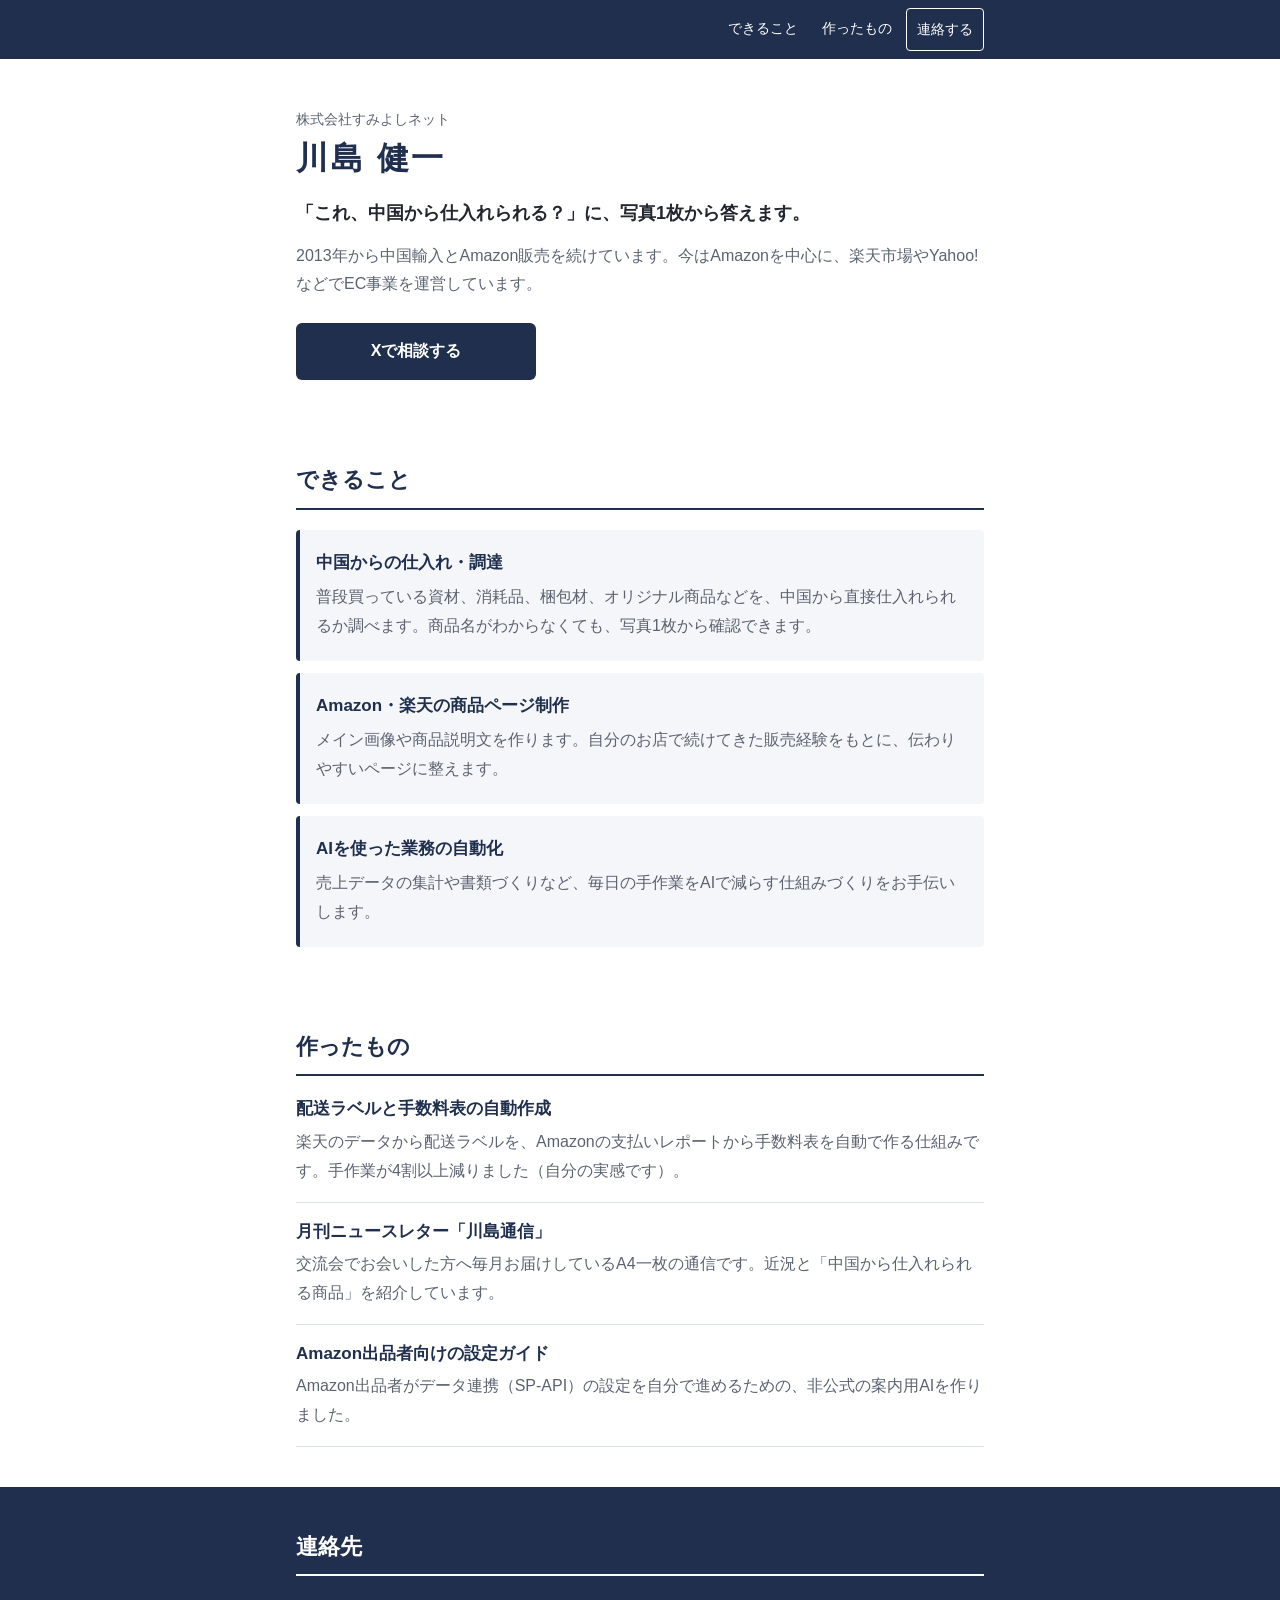
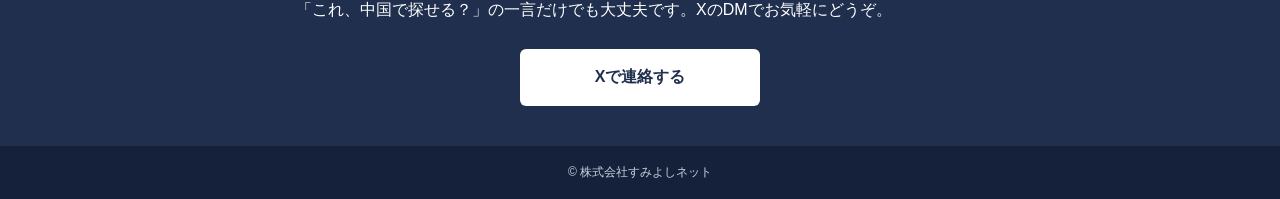
==== 新しいフォルダ/index.html @ 6d08626c "自己紹介サイト（1ページ、HTMLとCSSのみ）を追加 Co-Authored-By: Claude Opus 5.5 <noreply@anthropic.com> Claude-Session: " ====
<!doctype html>
<html lang="ja">
<head>
  <meta charset="utf-8">
  <meta name="viewport" content="width=device-width, initial-scale=1">
  <meta http-equiv="Content-Security-Policy" content="default-src 'none'; style-src 'self'; img-src 'self'; base-uri 'none'; form-action 'none'">
  <meta name="referrer" content="strict-origin-when-cross-origin">
  <meta name="description" content="川島健一（株式会社すみよしネット）。中国からの仕入れ、Amazon・楽天の商品ページ制作、AIを使った業務の自動化をお手伝いします。">
  <title>川島健一 | 中国仕入れとEC販売</title>
  <link rel="stylesheet" href="style.css">
</head>
<body>
  <header class="top">
    <nav class="nav" aria-label="ページ内リンク">
      <a href="#can">できること</a>
      <a href="#works">作ったもの</a>
      <a href="#contact" class="nav-contact">連絡する</a>
    </nav>
  </header>

  <main>
    <section class="hero">
      <p class="company">株式会社すみよしネット</p>
      <h1>川島 健一</h1>
      <p class="lead">「これ、中国から仕入れられる？」に、写真1枚から答えます。</p>
      <p class="profile">2013年から中国輸入とAmazon販売を続けています。今はAmazonを中心に、楽天市場やYahoo!などでEC事業を運営しています。</p>
      <a class="button" href="#contact">Xで相談する</a>
    </section>

    <section id="can" class="section">
      <h2>できること</h2>
      <ol class="cards">
        <li class="card">
          <h3>中国からの仕入れ・調達</h3>
          <p>普段買っている資材、消耗品、梱包材、オリジナル商品などを、中国から直接仕入れられるか調べます。商品名がわからなくても、写真1枚から確認できます。</p>
        </li>
        <li class="card">
          <h3>Amazon・楽天の商品ページ制作</h3>
          <p>メイン画像や商品説明文を作ります。自分のお店で続けてきた販売経験をもとに、伝わりやすいページに整えます。</p>
        </li>
        <li class="card">
          <h3>AIを使った業務の自動化</h3>
          <p>売上データの集計や書類づくりなど、毎日の手作業をAIで減らす仕組みづくりをお手伝いします。</p>
        </li>
      </ol>
    </section>

    <section id="works" class="section">
      <h2>作ったもの</h2>
      <ul class="works">
        <li>
          <h3>配送ラベルと手数料表の自動作成</h3>
          <p>楽天のデータから配送ラベルを、Amazonの支払いレポートから手数料表を自動で作る仕組みです。手作業が4割以上減りました（自分の実感です）。</p>
        </li>
        <li>
          <h3>月刊ニュースレター「川島通信」</h3>
          <p>交流会でお会いした方へ毎月お届けしているA4一枚の通信です。近況と「中国から仕入れられる商品」を紹介しています。</p>
        </li>
        <li>
          <h3>Amazon出品者向けの設定ガイド</h3>
          <p>Amazon出品者がデータ連携（SP-API）の設定を自分で進めるための、非公式の案内用AIを作りました。</p>
        </li>
      </ul>
    </section>

    <section id="contact" class="section contact">
      <h2>連絡先</h2>
      <p>「これ、中国で探せる？」の一言だけでも大丈夫です。XのDMでお気軽にどうぞ。</p>
      <a class="button button-light" href="https://x.com/" target="_blank" rel="noopener noreferrer">Xで連絡する</a>
    </section>
  </main>

  <footer class="footer">
    <p>&copy; 株式会社すみよしネット</p>
  </footer>
</body>
</html>
---- 新しいフォルダ/style.css ----
:root {
  --navy: #1f2f4d;
  --navy-dark: #15213a;
  --text: #22262e;
  --muted: #5b6270;
  --line: #dde2ea;
  --bg: #ffffff;
  --bg-soft: #f4f6f9;
}

*,
*::before,
*::after {
  box-sizing: border-box;
}

html {
  scroll-behavior: smooth;
  -webkit-text-size-adjust: 100%;
}

body {
  margin: 0;
  background: var(--bg);
  color: var(--text);
  font-family: "Hiragino Sans", "Hiragino Kaku Gothic ProN", "Yu Gothic", "YuGothic", Meiryo, sans-serif;
  font-size: 16px;
  line-height: 1.8;
}

h1,
h2,
h3,
p {
  margin: 0;
}

a {
  color: inherit;
}

/* 上部メニュー */
.top {
  position: sticky;
  top: 0;
  z-index: 10;
  background: var(--navy);
}

.nav {
  display: flex;
  justify-content: flex-end;
  gap: 4px;
  max-width: 720px;
  margin: 0 auto;
  padding: 8px 16px;
}

.nav a {
  padding: 8px 10px;
  color: #ffffff;
  font-size: 14px;
  text-decoration: none;
  border-radius: 4px;
}

.nav a:hover,
.nav a:focus-visible {
  background: var(--navy-dark);
}

.nav .nav-contact {
  border: 1px solid #ffffff;
}

/* 共通 */
.hero,
.section {
  max-width: 720px;
  margin: 0 auto;
  padding: 40px 16px;
  scroll-margin-top: 56px;
}

h2 {
  margin-bottom: 20px;
  padding-bottom: 8px;
  color: var(--navy);
  font-size: 22px;
  border-bottom: 2px solid var(--navy);
}

h3 {
  color: var(--navy);
  font-size: 17px;
  line-height: 1.5;
}

/* 冒頭 */
.hero {
  padding-top: 48px;
}

.company {
  color: var(--muted);
  font-size: 14px;
}

.hero h1 {
  margin-top: 4px;
  color: var(--navy);
  font-size: 32px;
  letter-spacing: 0.08em;
  line-height: 1.4;
}

.lead {
  margin-top: 16px;
  font-size: 18px;
  font-weight: bold;
}

.profile {
  margin-top: 12px;
  color: var(--muted);
}

/* ボタン */
.button {
  display: block;
  margin-top: 24px;
  padding: 14px 16px;
  background: var(--navy);
  color: #ffffff;
  font-weight: bold;
  text-align: center;
  text-decoration: none;
  border-radius: 6px;
}

.button:hover,
.button:focus-visible {
  background: var(--navy-dark);
}

.button-light {
  background: #ffffff;
  color: var(--navy);
}

.button-light:hover,
.button-light:focus-visible {
  background: var(--bg-soft);
}

a:focus-visible {
  outline: 3px solid #8fa8d6;
  outline-offset: 2px;
}

/* できること */
.cards {
  display: grid;
  gap: 12px;
  margin: 0;
  padding: 0;
  list-style: none;
}

.card {
  padding: 20px 16px;
  background: var(--bg-soft);
  border-left: 4px solid var(--navy);
  border-radius: 4px;
}

.card p {
  margin-top: 8px;
  color: var(--muted);
}

/* 作ったもの */
.works {
  margin: 0;
  padding: 0;
  list-style: none;
}

.works li {
  padding: 16px 0;
  border-bottom: 1px solid var(--line);
}

.works li:first-child {
  padding-top: 0;
}

.works p {
  margin-top: 6px;
  color: var(--muted);
}

/* 連絡先 */
.contact {
  max-width: none;
  background: var(--navy);
  color: #ffffff;
}

.contact > * {
  max-width: 688px;
  margin-left: auto;
  margin-right: auto;
}

.contact h2 {
  color: #ffffff;
  border-bottom-color: #ffffff;
}

.contact .button {
  margin-top: 24px;
}

.footer {
  padding: 16px;
  background: var(--navy-dark);
  color: #c9d1df;
  font-size: 12px;
  text-align: center;
}

@media (min-width: 600px) {
  .button {
    display: inline-block;
    min-width: 240px;
  }

  .contact .button {
    display: block;
    width: fit-content;
    margin-left: auto;
    margin-right: auto;
  }
}
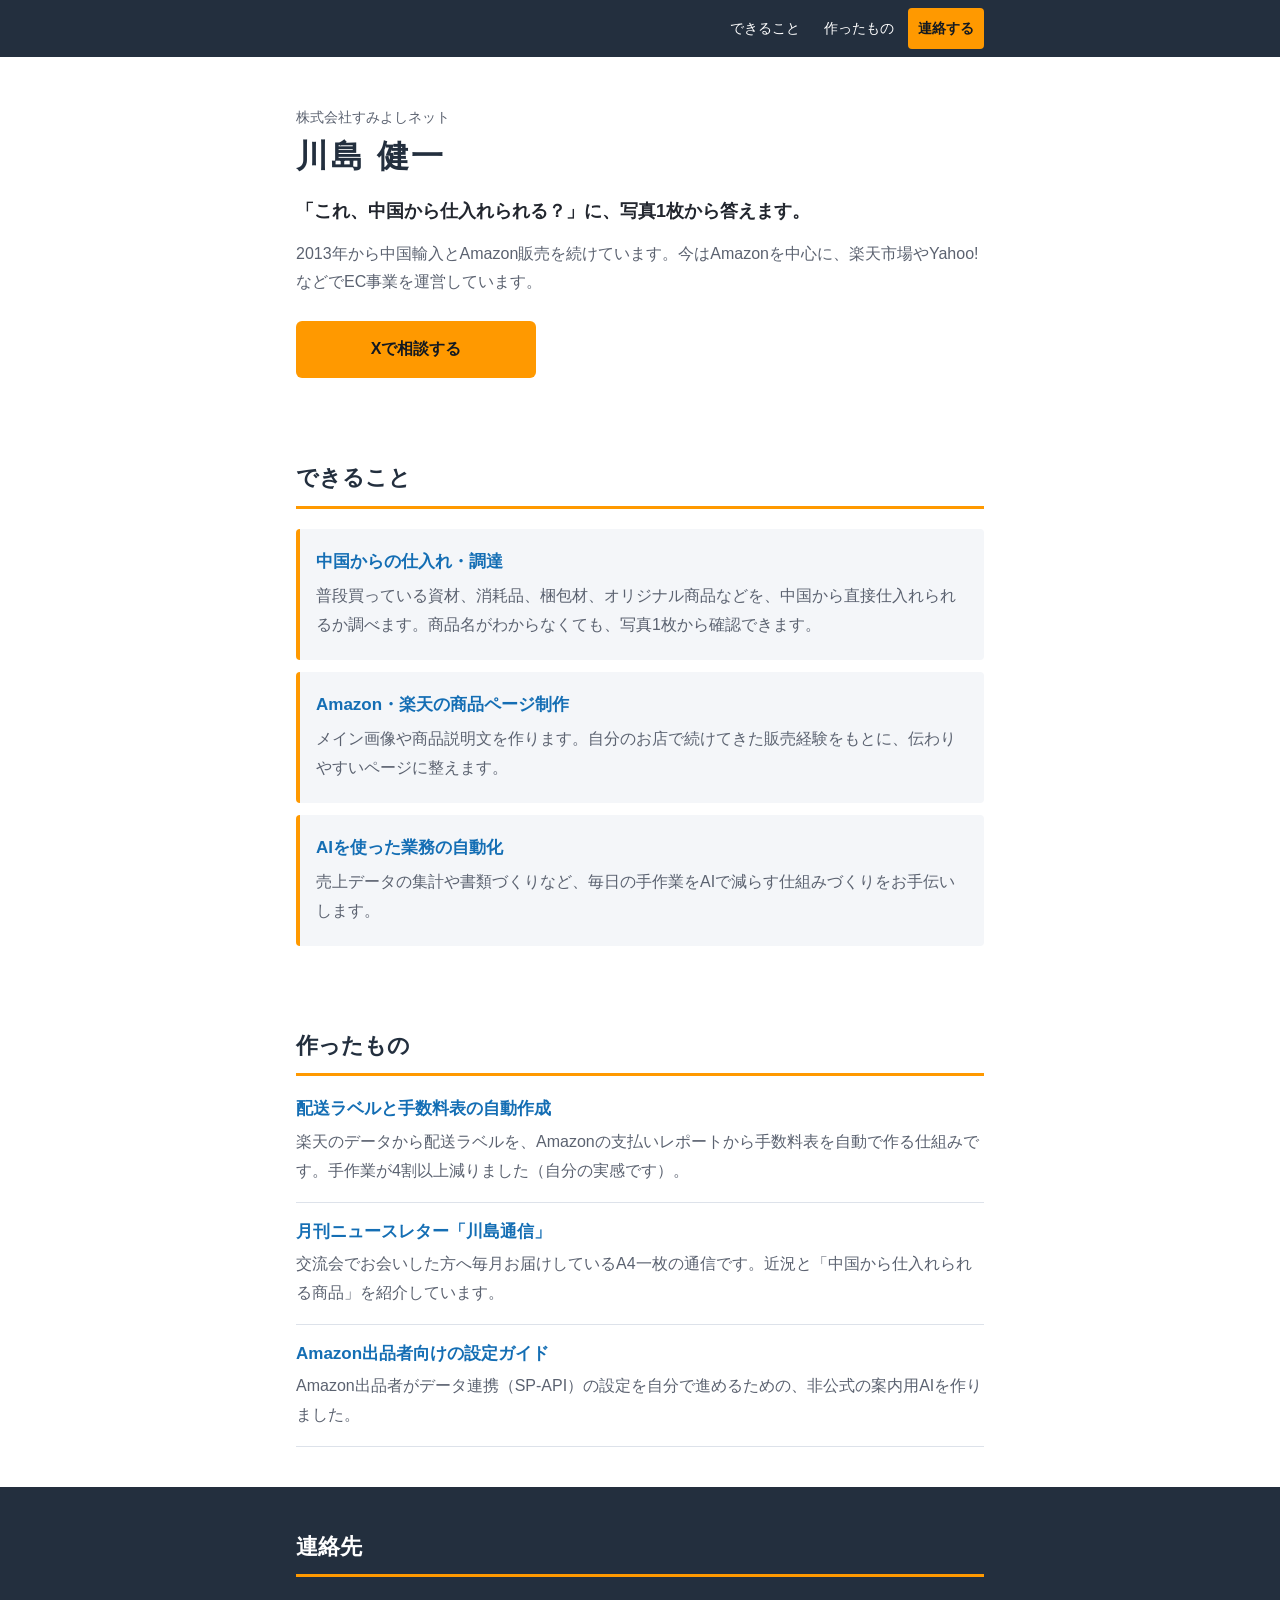
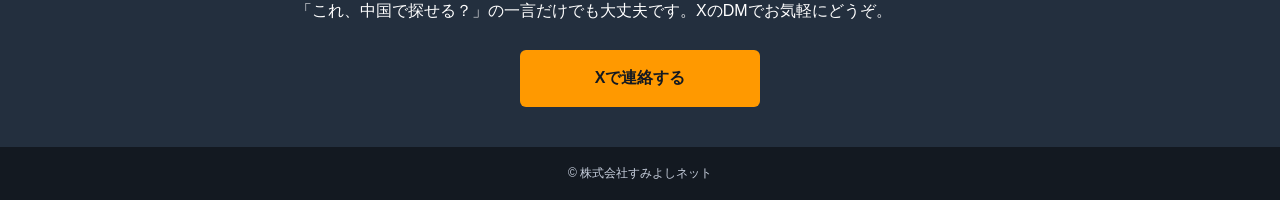
==== commit 803e8673: "配色をオレンジとブルーに変更 Co-Authored-By: Claude Opus 5.5 <noreply@anthropic.com> Claude-Session: https://claud" ====
--- a/新しいフォルダ/index.html
+++ b/新しいフォルダ/index.html
@@ -66,7 +66,7 @@
     <section id="contact" class="section contact">
       <h2>連絡先</h2>
       <p>「これ、中国で探せる？」の一言だけでも大丈夫です。XのDMでお気軽にどうぞ。</p>
-      <a class="button button-light" href="https://x.com/" target="_blank" rel="noopener noreferrer">Xで連絡する</a>
+      <a class="button" href="https://x.com/china_amazon1" target="_blank" rel="noopener noreferrer">Xで連絡する</a>
     </section>
   </main>
 
--- a/新しいフォルダ/style.css
+++ b/新しいフォルダ/style.css
@@ -1,6 +1,9 @@
 :root {
-  --navy: #1f2f4d;
-  --navy-dark: #15213a;
+  --navy: #232f3e;
+  --navy-dark: #131921;
+  --orange: #ff9900;
+  --orange-dark: #e88b00;
+  --blue: #146eb4;
   --text: #22262e;
   --muted: #5b6270;
   --line: #dde2ea;
@@ -70,7 +73,14 @@
 }
 
 .nav .nav-contact {
-  border: 1px solid #ffffff;
+  background: var(--orange);
+  color: var(--navy-dark);
+  font-weight: bold;
+}
+
+.nav .nav-contact:hover,
+.nav .nav-contact:focus-visible {
+  background: var(--orange-dark);
 }
 
 /* 共通 */
@@ -87,11 +97,11 @@
   padding-bottom: 8px;
   color: var(--navy);
   font-size: 22px;
-  border-bottom: 2px solid var(--navy);
+  border-bottom: 3px solid var(--orange);
 }
 
 h3 {
-  color: var(--navy);
+  color: var(--blue);
   font-size: 17px;
   line-height: 1.5;
 }
@@ -130,8 +140,8 @@
   display: block;
   margin-top: 24px;
   padding: 14px 16px;
-  background: var(--navy);
-  color: #ffffff;
+  background: var(--orange);
+  color: var(--navy-dark);
   font-weight: bold;
   text-align: center;
   text-decoration: none;
@@ -140,21 +150,11 @@
 
 .button:hover,
 .button:focus-visible {
-  background: var(--navy-dark);
-}
-
-.button-light {
-  background: #ffffff;
-  color: var(--navy);
-}
-
-.button-light:hover,
-.button-light:focus-visible {
-  background: var(--bg-soft);
+  background: var(--orange-dark);
 }
 
 a:focus-visible {
-  outline: 3px solid #8fa8d6;
+  outline: 3px solid var(--blue);
   outline-offset: 2px;
 }
 
@@ -170,7 +170,7 @@
 .card {
   padding: 20px 16px;
   background: var(--bg-soft);
-  border-left: 4px solid var(--navy);
+  border-left: 4px solid var(--orange);
   border-radius: 4px;
 }
 
@@ -215,7 +215,10 @@
 
 .contact h2 {
   color: #ffffff;
-  border-bottom-color: #ffffff;
+}
+
+.contact a:focus-visible {
+  outline-color: #ffffff;
 }
 
 .contact .button {
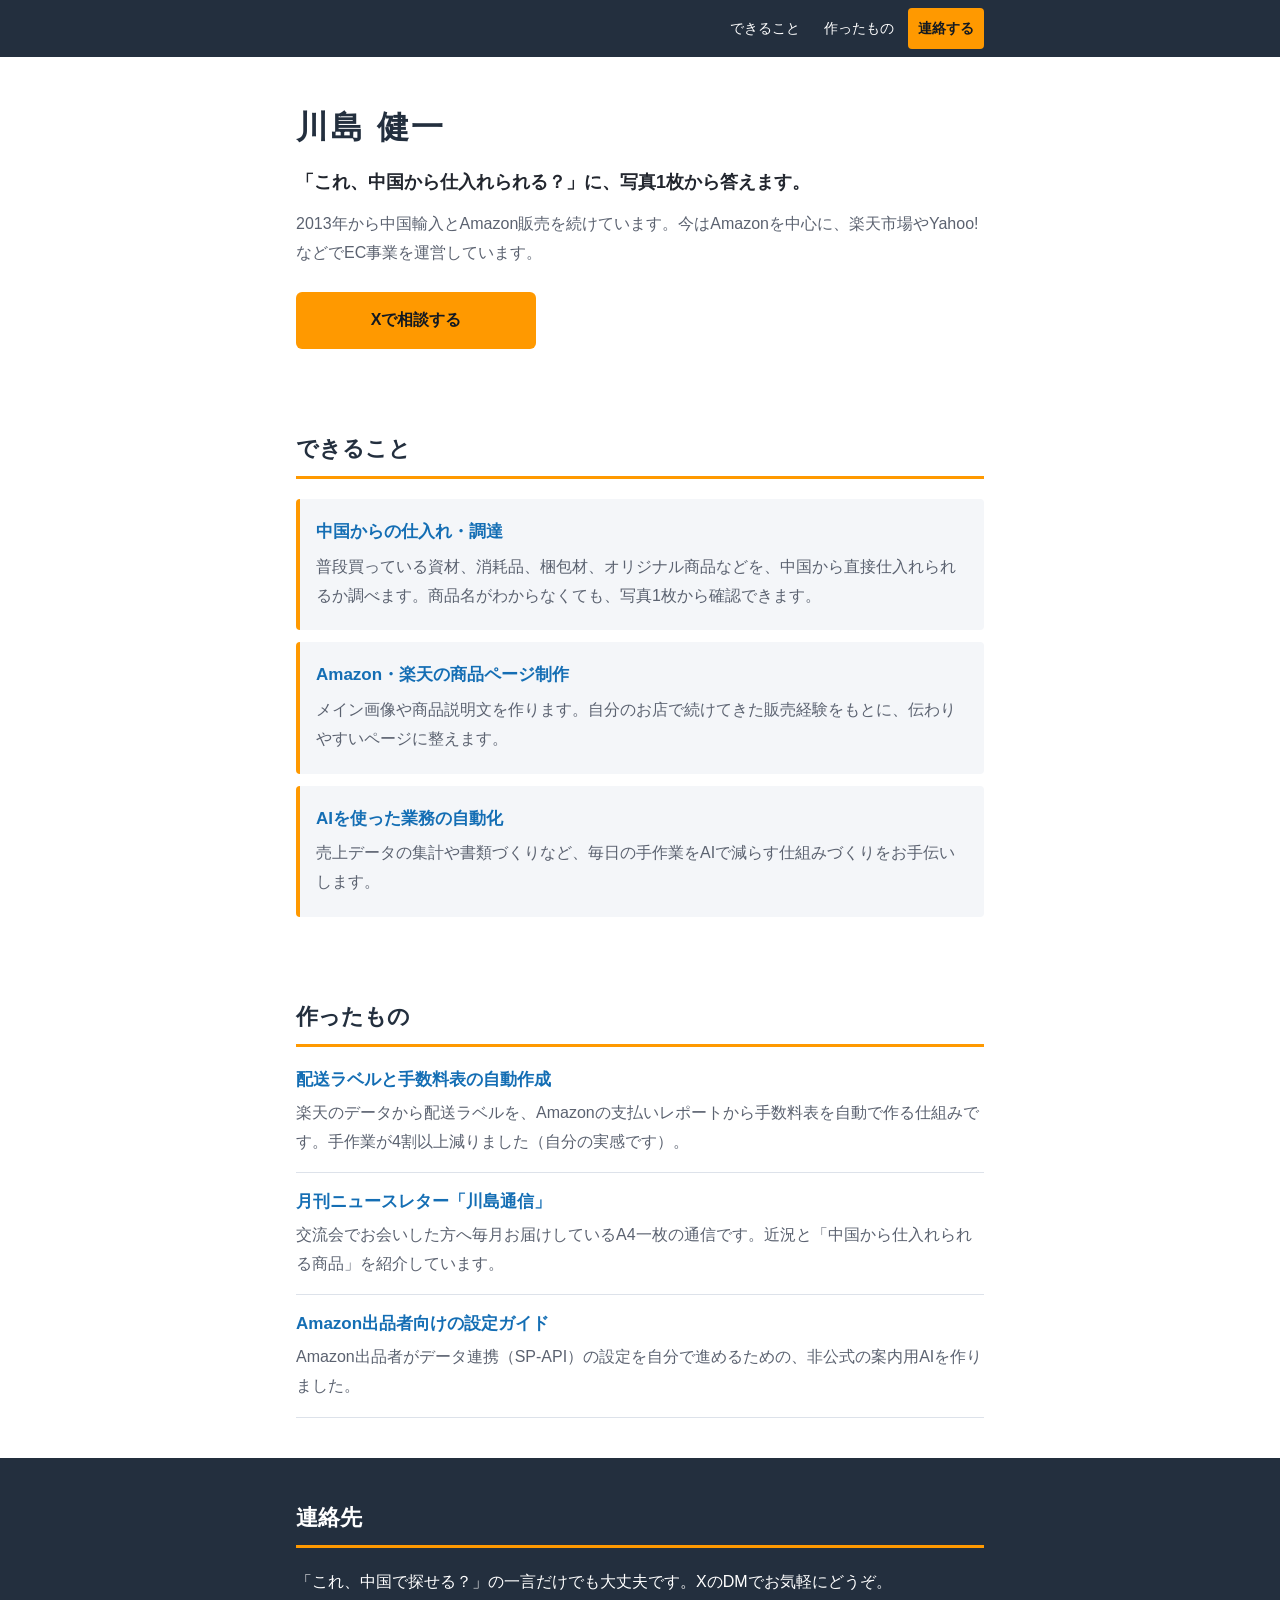
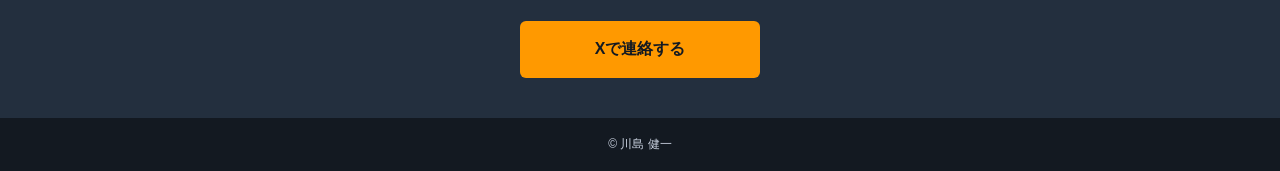
==== commit 1dd95824: "会社名の表記を削除 Co-Authored-By: Claude Opus 5.5 <noreply@anthropic.com> Claude-Session: https://claude.ai/" ====
--- a/新しいフォルダ/index.html
+++ b/新しいフォルダ/index.html
@@ -5,7 +5,7 @@
   <meta name="viewport" content="width=device-width, initial-scale=1">
   <meta http-equiv="Content-Security-Policy" content="default-src 'none'; style-src 'self'; img-src 'self'; base-uri 'none'; form-action 'none'">
   <meta name="referrer" content="strict-origin-when-cross-origin">
-  <meta name="description" content="川島健一（株式会社すみよしネット）。中国からの仕入れ、Amazon・楽天の商品ページ制作、AIを使った業務の自動化をお手伝いします。">
+  <meta name="description" content="川島健一。中国からの仕入れ、Amazon・楽天の商品ページ制作、AIを使った業務の自動化をお手伝いします。">
   <title>川島健一 | 中国仕入れとEC販売</title>
   <link rel="stylesheet" href="style.css">
 </head>
@@ -20,7 +20,6 @@
 
   <main>
     <section class="hero">
-      <p class="company">株式会社すみよしネット</p>
       <h1>川島 健一</h1>
       <p class="lead">「これ、中国から仕入れられる？」に、写真1枚から答えます。</p>
       <p class="profile">2013年から中国輸入とAmazon販売を続けています。今はAmazonを中心に、楽天市場やYahoo!などでEC事業を運営しています。</p>
@@ -71,7 +70,7 @@
   </main>
 
   <footer class="footer">
-    <p>&copy; 株式会社すみよしネット</p>
+    <p>&copy; 川島 健一</p>
   </footer>
 </body>
 </html>
--- a/新しいフォルダ/style.css
+++ b/新しいフォルダ/style.css
@@ -111,13 +111,7 @@
   padding-top: 48px;
 }
 
-.company {
-  color: var(--muted);
-  font-size: 14px;
-}
-
 .hero h1 {
-  margin-top: 4px;
   color: var(--navy);
   font-size: 32px;
   letter-spacing: 0.08em;
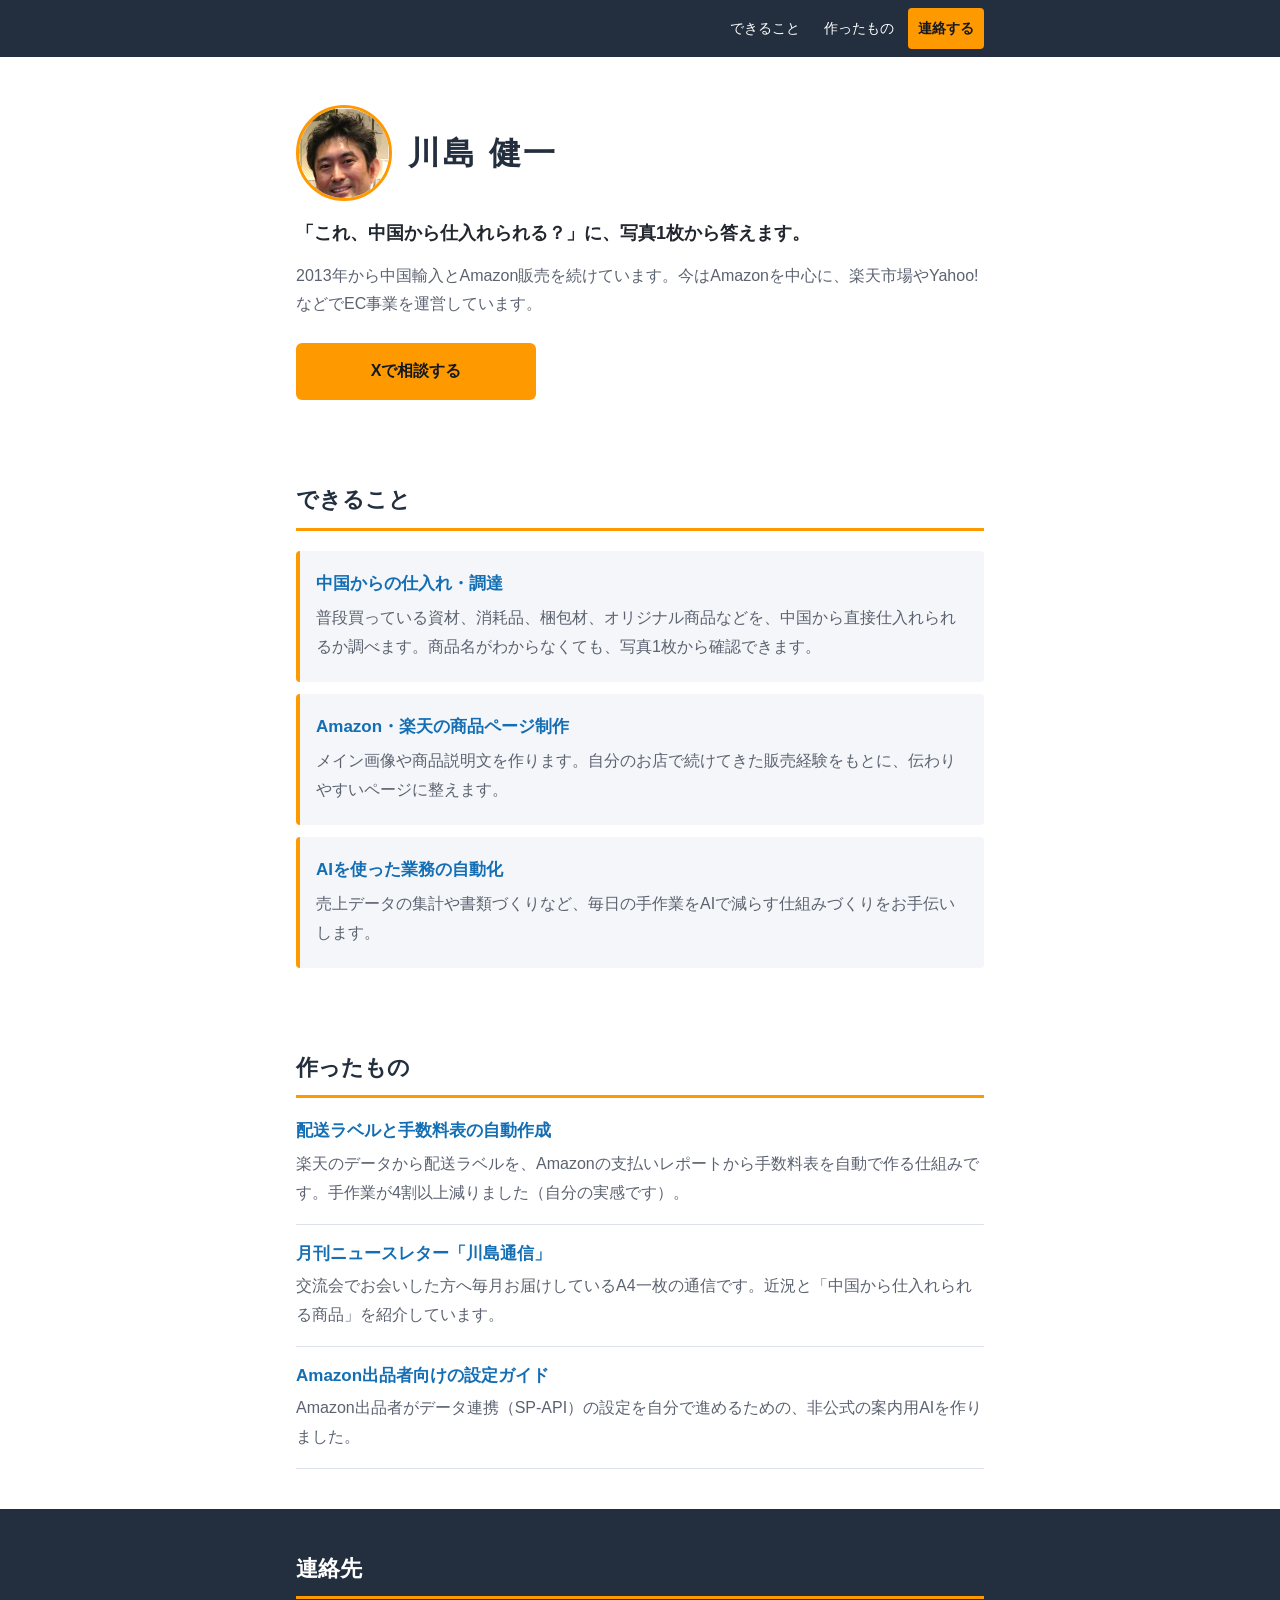
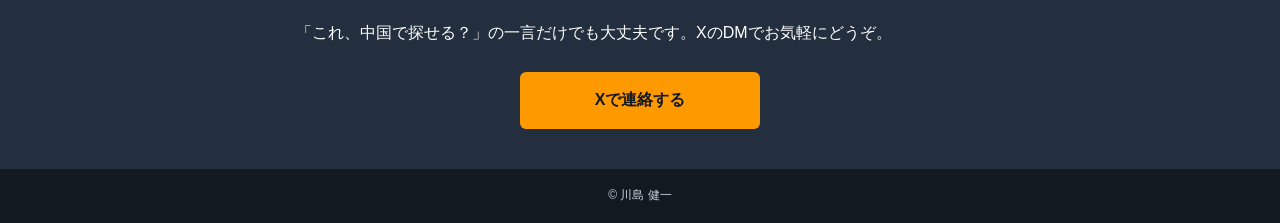
==== commit dc5c4a09: "顔写真とアイコンを追加 Co-Authored-By: Claude Opus 5.5 <noreply@anthropic.com> Claude-Session: https://claude.a" ====
--- a/新しいフォルダ/index.html
+++ b/新しいフォルダ/index.html
@@ -7,6 +7,8 @@
   <meta name="referrer" content="strict-origin-when-cross-origin">
   <meta name="description" content="川島健一。中国からの仕入れ、Amazon・楽天の商品ページ制作、AIを使った業務の自動化をお手伝いします。">
   <title>川島健一 | 中国仕入れとEC販売</title>
+  <link rel="icon" href="icon.png">
+  <link rel="apple-touch-icon" href="photo.jpg">
   <link rel="stylesheet" href="style.css">
 </head>
 <body>
@@ -20,7 +22,10 @@
 
   <main>
     <section class="hero">
-      <h1>川島 健一</h1>
+      <div class="name">
+        <img class="photo" src="photo.jpg" width="96" height="96" alt="川島健一の顔写真">
+        <h1>川島 健一</h1>
+      </div>
       <p class="lead">「これ、中国から仕入れられる？」に、写真1枚から答えます。</p>
       <p class="profile">2013年から中国輸入とAmazon販売を続けています。今はAmazonを中心に、楽天市場やYahoo!などでEC事業を運営しています。</p>
       <a class="button" href="#contact">Xで相談する</a>
--- a/新しいフォルダ/style.css
+++ b/新しいフォルダ/style.css
@@ -111,6 +111,21 @@
   padding-top: 48px;
 }
 
+.name {
+  display: flex;
+  align-items: center;
+  gap: 16px;
+}
+
+.photo {
+  flex-shrink: 0;
+  width: 96px;
+  height: 96px;
+  object-fit: cover;
+  border: 3px solid var(--orange);
+  border-radius: 50%;
+}
+
 .hero h1 {
   color: var(--navy);
   font-size: 32px;
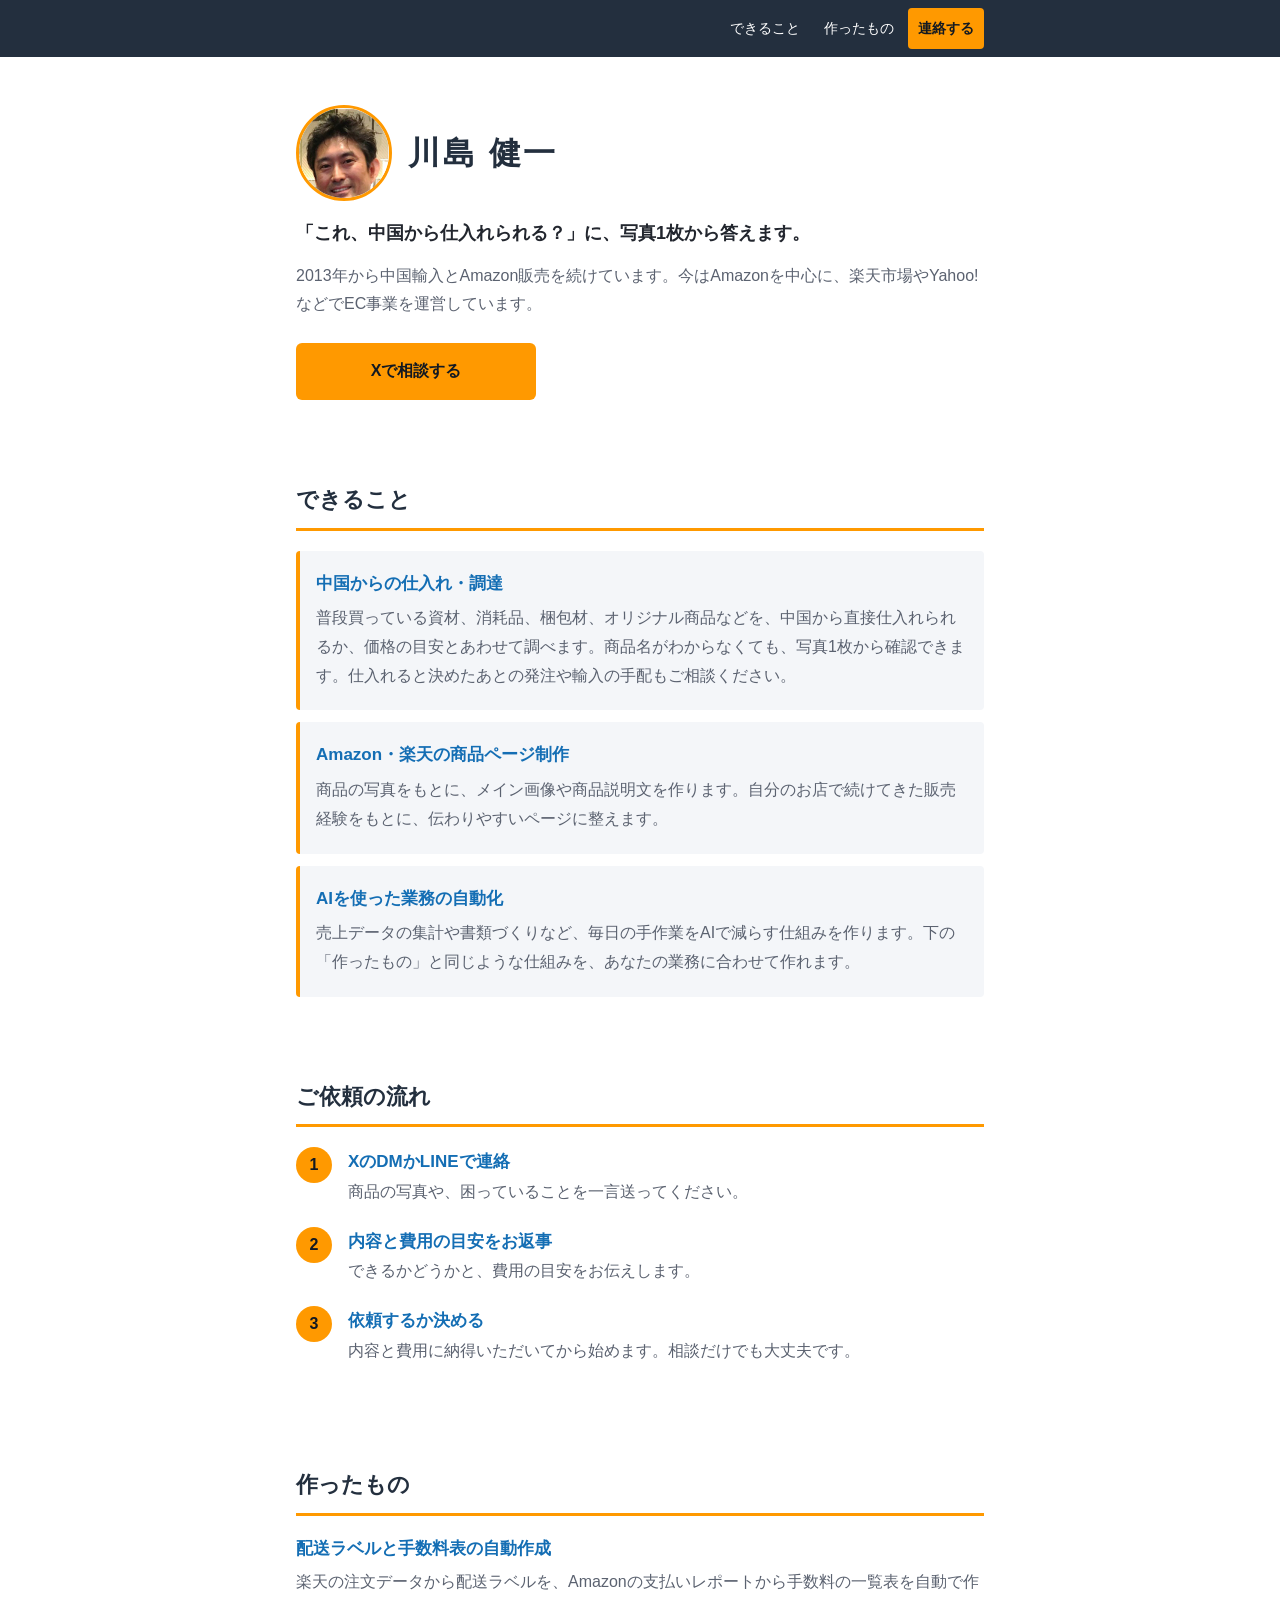
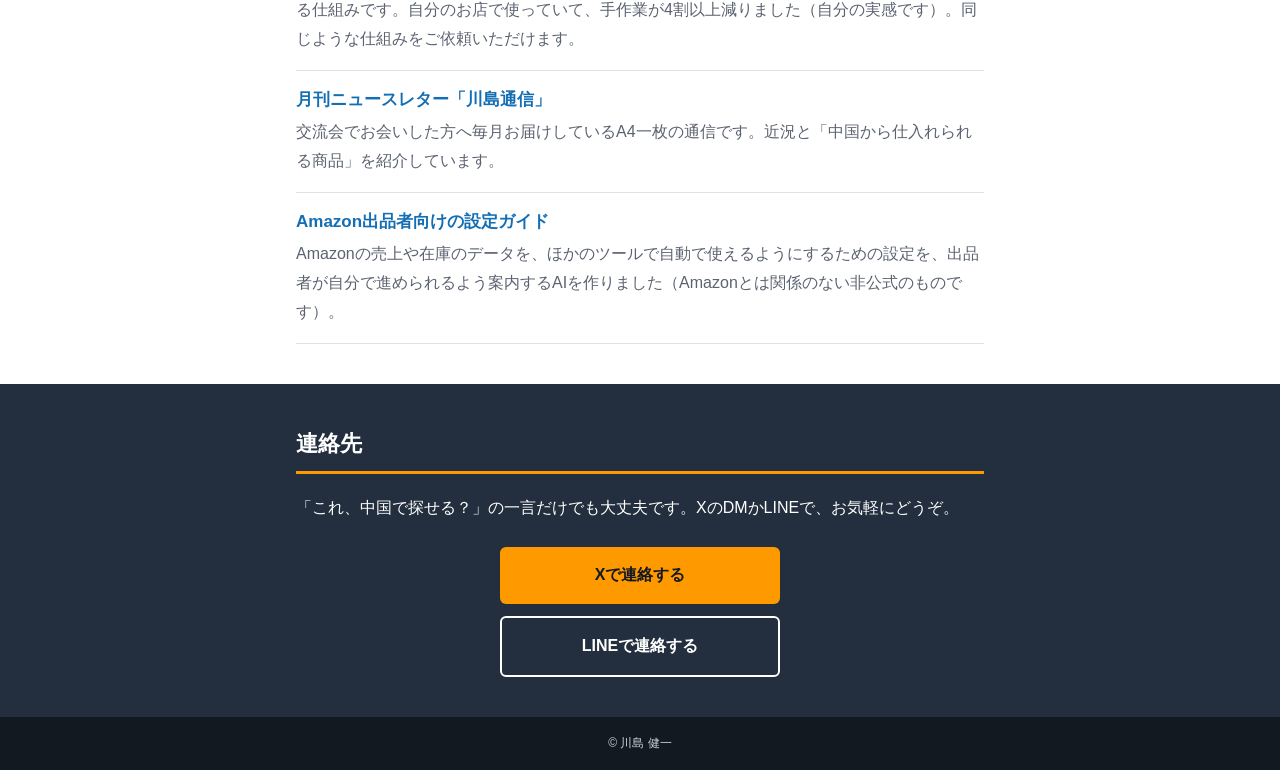
==== commit b89989cd: "初めて見る人向けに、依頼の流れ・作ったものの説明・連絡方法を改善 Co-Authored-By: Claude Opus 5.5 <noreply@anthropic.com> Claude-Sess" ====
--- a/新しいフォルダ/index.html
+++ b/新しいフォルダ/index.html
@@ -28,7 +28,7 @@
       </div>
       <p class="lead">「これ、中国から仕入れられる？」に、写真1枚から答えます。</p>
       <p class="profile">2013年から中国輸入とAmazon販売を続けています。今はAmazonを中心に、楽天市場やYahoo!などでEC事業を運営しています。</p>
-      <a class="button" href="#contact">Xで相談する</a>
+      <a class="button" href="https://x.com/china_amazon1" target="_blank" rel="noopener noreferrer">Xで相談する</a>
     </section>
 
     <section id="can" class="section">
@@ -36,16 +36,25 @@
       <ol class="cards">
         <li class="card">
           <h3>中国からの仕入れ・調達</h3>
-          <p>普段買っている資材、消耗品、梱包材、オリジナル商品などを、中国から直接仕入れられるか調べます。商品名がわからなくても、写真1枚から確認できます。</p>
+          <p>普段買っている資材、消耗品、梱包材、オリジナル商品などを、中国から直接仕入れられるか、価格の目安とあわせて調べます。商品名がわからなくても、写真1枚から確認できます。仕入れると決めたあとの発注や輸入の手配もご相談ください。</p>
         </li>
         <li class="card">
           <h3>Amazon・楽天の商品ページ制作</h3>
-          <p>メイン画像や商品説明文を作ります。自分のお店で続けてきた販売経験をもとに、伝わりやすいページに整えます。</p>
+          <p>商品の写真をもとに、メイン画像や商品説明文を作ります。自分のお店で続けてきた販売経験をもとに、伝わりやすいページに整えます。</p>
         </li>
         <li class="card">
           <h3>AIを使った業務の自動化</h3>
-          <p>売上データの集計や書類づくりなど、毎日の手作業をAIで減らす仕組みづくりをお手伝いします。</p>
+          <p>売上データの集計や書類づくりなど、毎日の手作業をAIで減らす仕組みを作ります。下の「作ったもの」と同じような仕組みを、あなたの業務に合わせて作れます。</p>
         </li>
+      </ol>
+    </section>
+
+    <section id="flow" class="section">
+      <h2>ご依頼の流れ</h2>
+      <ol class="flow">
+        <li><strong>XのDMかLINEで連絡</strong>商品の写真や、困っていることを一言送ってください。</li>
+        <li><strong>内容と費用の目安をお返事</strong>できるかどうかと、費用の目安をお伝えします。</li>
+        <li><strong>依頼するか決める</strong>内容と費用に納得いただいてから始めます。相談だけでも大丈夫です。</li>
       </ol>
     </section>
 
@@ -54,7 +63,7 @@
       <ul class="works">
         <li>
           <h3>配送ラベルと手数料表の自動作成</h3>
-          <p>楽天のデータから配送ラベルを、Amazonの支払いレポートから手数料表を自動で作る仕組みです。手作業が4割以上減りました（自分の実感です）。</p>
+          <p>楽天の注文データから配送ラベルを、Amazonの支払いレポートから手数料の一覧表を自動で作る仕組みです。自分のお店で使っていて、手作業が4割以上減りました（自分の実感です）。同じような仕組みをご依頼いただけます。</p>
         </li>
         <li>
           <h3>月刊ニュースレター「川島通信」</h3>
@@ -62,15 +71,16 @@
         </li>
         <li>
           <h3>Amazon出品者向けの設定ガイド</h3>
-          <p>Amazon出品者がデータ連携（SP-API）の設定を自分で進めるための、非公式の案内用AIを作りました。</p>
+          <p>Amazonの売上や在庫のデータを、ほかのツールで自動で使えるようにするための設定を、出品者が自分で進められるよう案内するAIを作りました（Amazonとは関係のない非公式のものです）。</p>
         </li>
       </ul>
     </section>
 
     <section id="contact" class="section contact">
       <h2>連絡先</h2>
-      <p>「これ、中国で探せる？」の一言だけでも大丈夫です。XのDMでお気軽にどうぞ。</p>
+      <p>「これ、中国で探せる？」の一言だけでも大丈夫です。XのDMかLINEで、お気軽にどうぞ。</p>
       <a class="button" href="https://x.com/china_amazon1" target="_blank" rel="noopener noreferrer">Xで連絡する</a>
+      <a class="button button-sub" href="https://line.me/ti/p/127Rq2pEUc" target="_blank" rel="noopener noreferrer">LINEで連絡する</a>
     </section>
   </main>
 
--- a/新しいフォルダ/style.css
+++ b/新しいフォルダ/style.css
@@ -188,6 +188,42 @@
   color: var(--muted);
 }
 
+/* ご依頼の流れ */
+.flow {
+  margin: 0;
+  padding: 0;
+  list-style: none;
+  counter-reset: step;
+}
+
+.flow li {
+  position: relative;
+  padding: 0 0 20px 52px;
+  color: var(--muted);
+  counter-increment: step;
+}
+
+.flow li::before {
+  content: counter(step);
+  position: absolute;
+  top: 0;
+  left: 0;
+  width: 36px;
+  height: 36px;
+  background: var(--orange);
+  color: var(--navy-dark);
+  font-weight: bold;
+  line-height: 36px;
+  text-align: center;
+  border-radius: 50%;
+}
+
+.flow strong {
+  display: block;
+  color: var(--blue);
+  font-size: 17px;
+}
+
 /* 作ったもの */
 .works {
   margin: 0;
@@ -232,6 +268,18 @@
 
 .contact .button {
   margin-top: 24px;
+}
+
+.contact .button-sub {
+  margin-top: 12px;
+  background: transparent;
+  color: #ffffff;
+  border: 2px solid #ffffff;
+}
+
+.contact .button-sub:hover,
+.contact .button-sub:focus-visible {
+  background: var(--navy-dark);
 }
 
 .footer {
@@ -250,7 +298,7 @@
 
   .contact .button {
     display: block;
-    width: fit-content;
+    width: 280px;
     margin-left: auto;
     margin-right: auto;
   }
